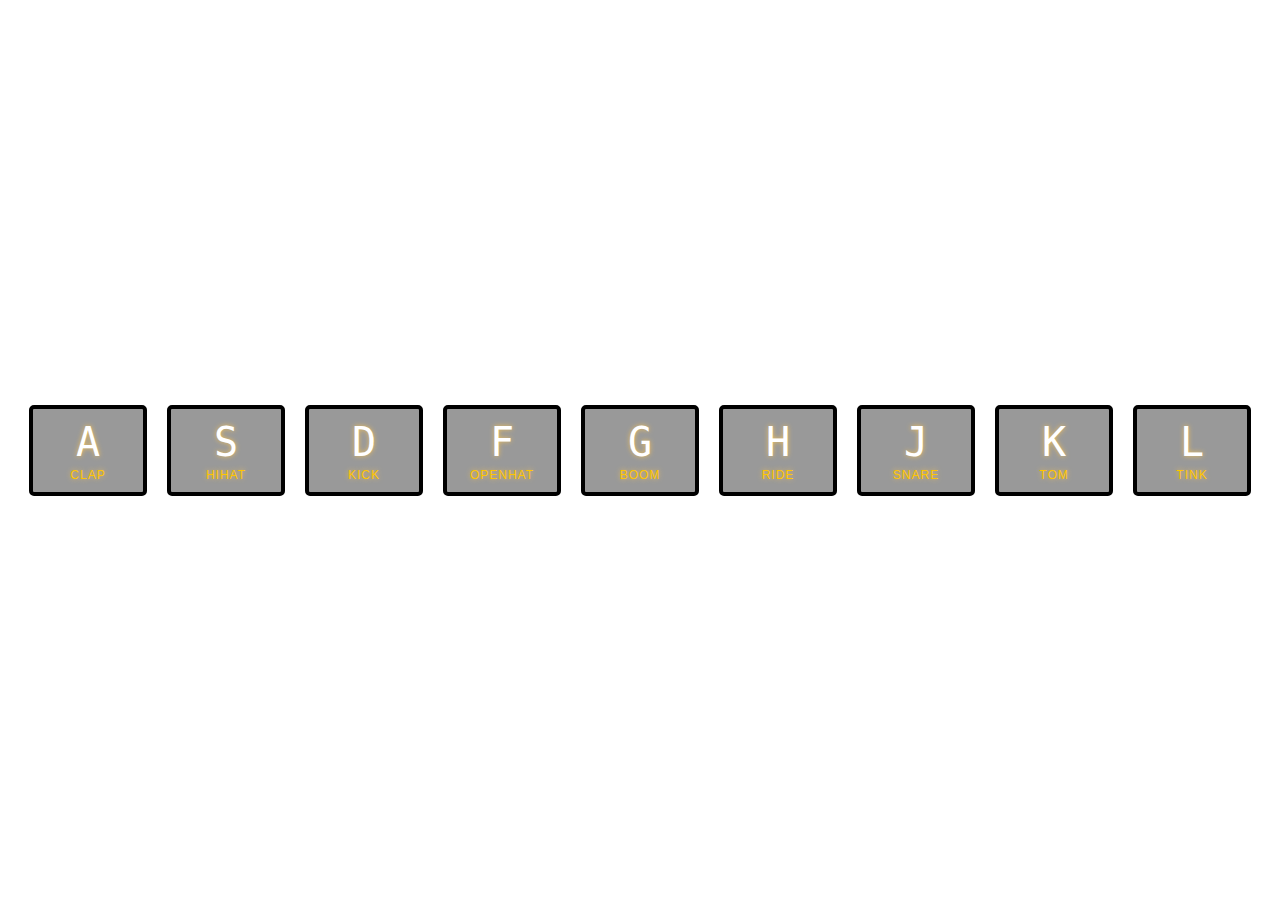
==== Drumkit/index.html @ b74564da "Add files via upload" ====
<!DOCTYPE html>
<html lang="en">

<head>
  <meta charset="UTF-8">
  <title>JS Drum Kit</title>
  <link rel="stylesheet" href="style.css">
</head>

<body>


  <div class="keys">
    <div data-key="65" class="key">
      <kbd>A</kbd>
      <span class="sound">clap</span>
    </div>
    <div data-key="83" class="key">
      <kbd>S</kbd>
      <span class="sound">hihat</span>
    </div>
    <div data-key="68" class="key">
      <kbd>D</kbd>
      <span class="sound">kick</span>
    </div>
    <div data-key="70" class="key">
      <kbd>F</kbd>
      <span class="sound">openhat</span>
    </div>
    <div data-key="71" class="key">
      <kbd>G</kbd>
      <span class="sound">boom</span>
    </div>
    <div data-key="72" class="key">
      <kbd>H</kbd>
      <span class="sound">ride</span>
    </div>
    <div data-key="74" class="key">
      <kbd>J</kbd>
      <span class="sound">snare</span>
    </div>
    <div data-key="75" class="key">
      <kbd>K</kbd>
      <span class="sound">tom</span>
    </div>
    <div data-key="76" class="key">
      <kbd>L</kbd>
      <span class="sound">tink</span>
    </div>
  </div>

  <audio data-key="65" src="sounds/clap.wav"></audio>
  <audio data-key="83" src="sounds/hihat.wav"></audio>
  <audio data-key="68" src="sounds/kick.wav"></audio>
  <audio data-key="70" src="sounds/openhat.wav"></audio>
  <audio data-key="71" src="sounds/boom.wav"></audio>
  <audio data-key="72" src="sounds/ride.wav"></audio>
  <audio data-key="74" src="sounds/snare.wav"></audio>
  <audio data-key="75" src="sounds/tom.wav"></audio>
  <audio data-key="76" src="sounds/tink.wav"></audio>
   
<script src="drumkit.js"></script>
    
</body>

</html>
---- Drumkit/style.css ----
html {
  font-size: 10px;
  background: url(img/bg.jpg) bottom center;
  
  background-size: cover;
}

body,html {
  margin: 0;
  padding: 0;
  font-family: sans-serif;
}

.keys {
  display: flex;
  flex: 1;
  min-height: 100vh;
  align-items: center;
  justify-content: center;
}

.key {
  border: .4rem solid rgb(0, 0, 0);
  border-radius: .5rem;
  margin: 1rem;
  font-size: 1.5rem;
  padding: 1rem .5rem;
  transition: all .07s ease;
  width: 10rem;
  text-align: center;
  color: white;
  background: rgba(0,0,0,0.4);
  text-shadow: 0 0 .5rem rgb(241, 193, 88);
}

.playing {
  transform: scale(1.1);
  border-color: #ffc600;
  box-shadow: 0 0 1rem #ffc600;
}

kbd {
  display: block;
  font-size: 4rem;
}

.sound {
  font-size: 1.2rem;
  text-transform: uppercase;
  letter-spacing: .1rem;
  color: #ffc600;
}
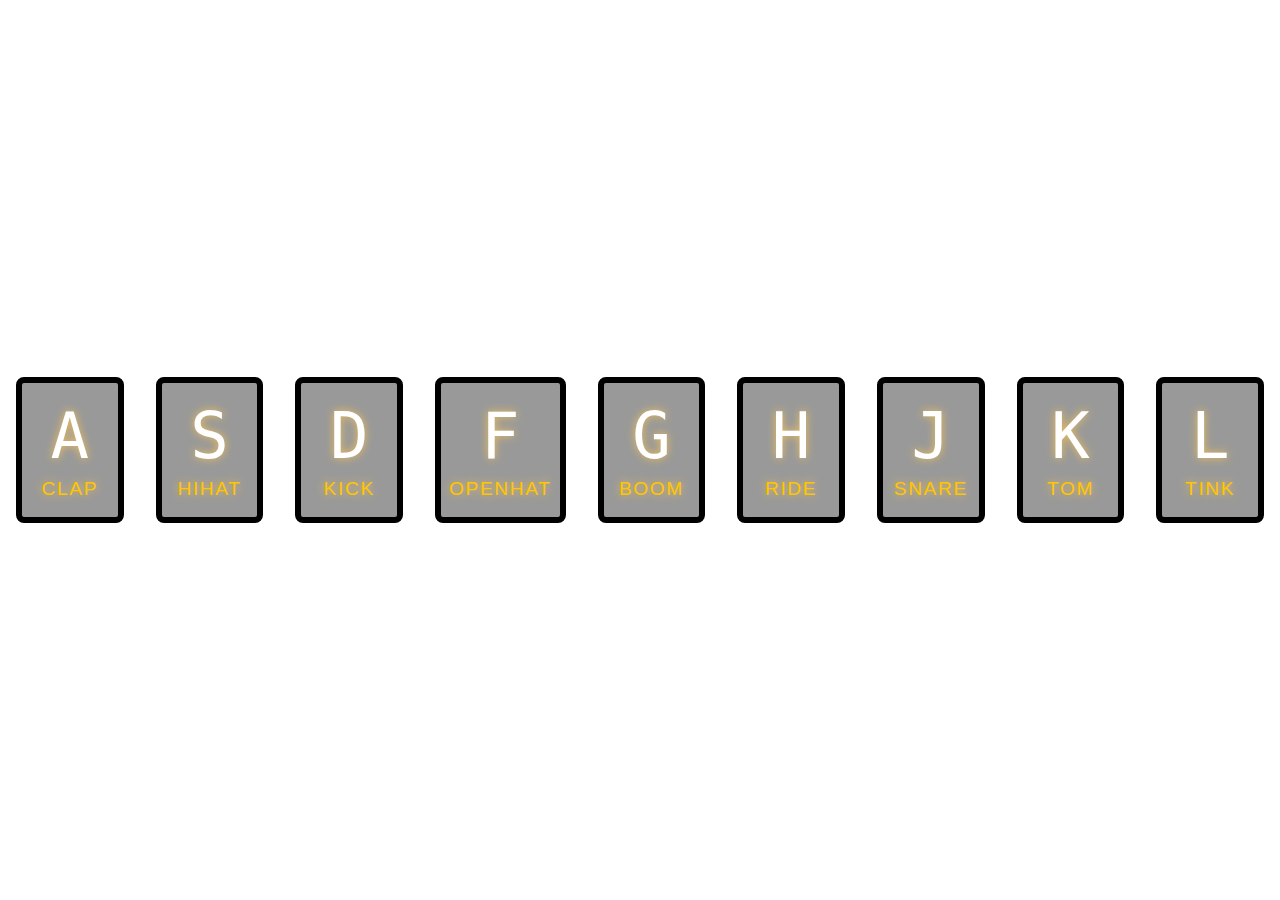
==== commit 52b72695: "Add files via upload" ====
--- a/Drumkit/index.html
+++ b/Drumkit/index.html
@@ -1,3 +1,4 @@
+<!-- code obtained from https://canvas.uiw.edu/courses/6930/files/1804620?module_item_id=1436355 -->
 <!DOCTYPE html>
 <html lang="en">
 
@@ -63,4 +64,4 @@
     
 </body>
 
-</html>+</html>
--- a/Drumkit/style.css
+++ b/Drumkit/style.css
@@ -1,3 +1,4 @@
+<!-- code obtained from https://canvas.uiw.edu/courses/6930/files/1804620?module_item_id=1436355 -->
 html {
   font-size: 10px;
   background: url(img/bg.jpg) bottom center;
